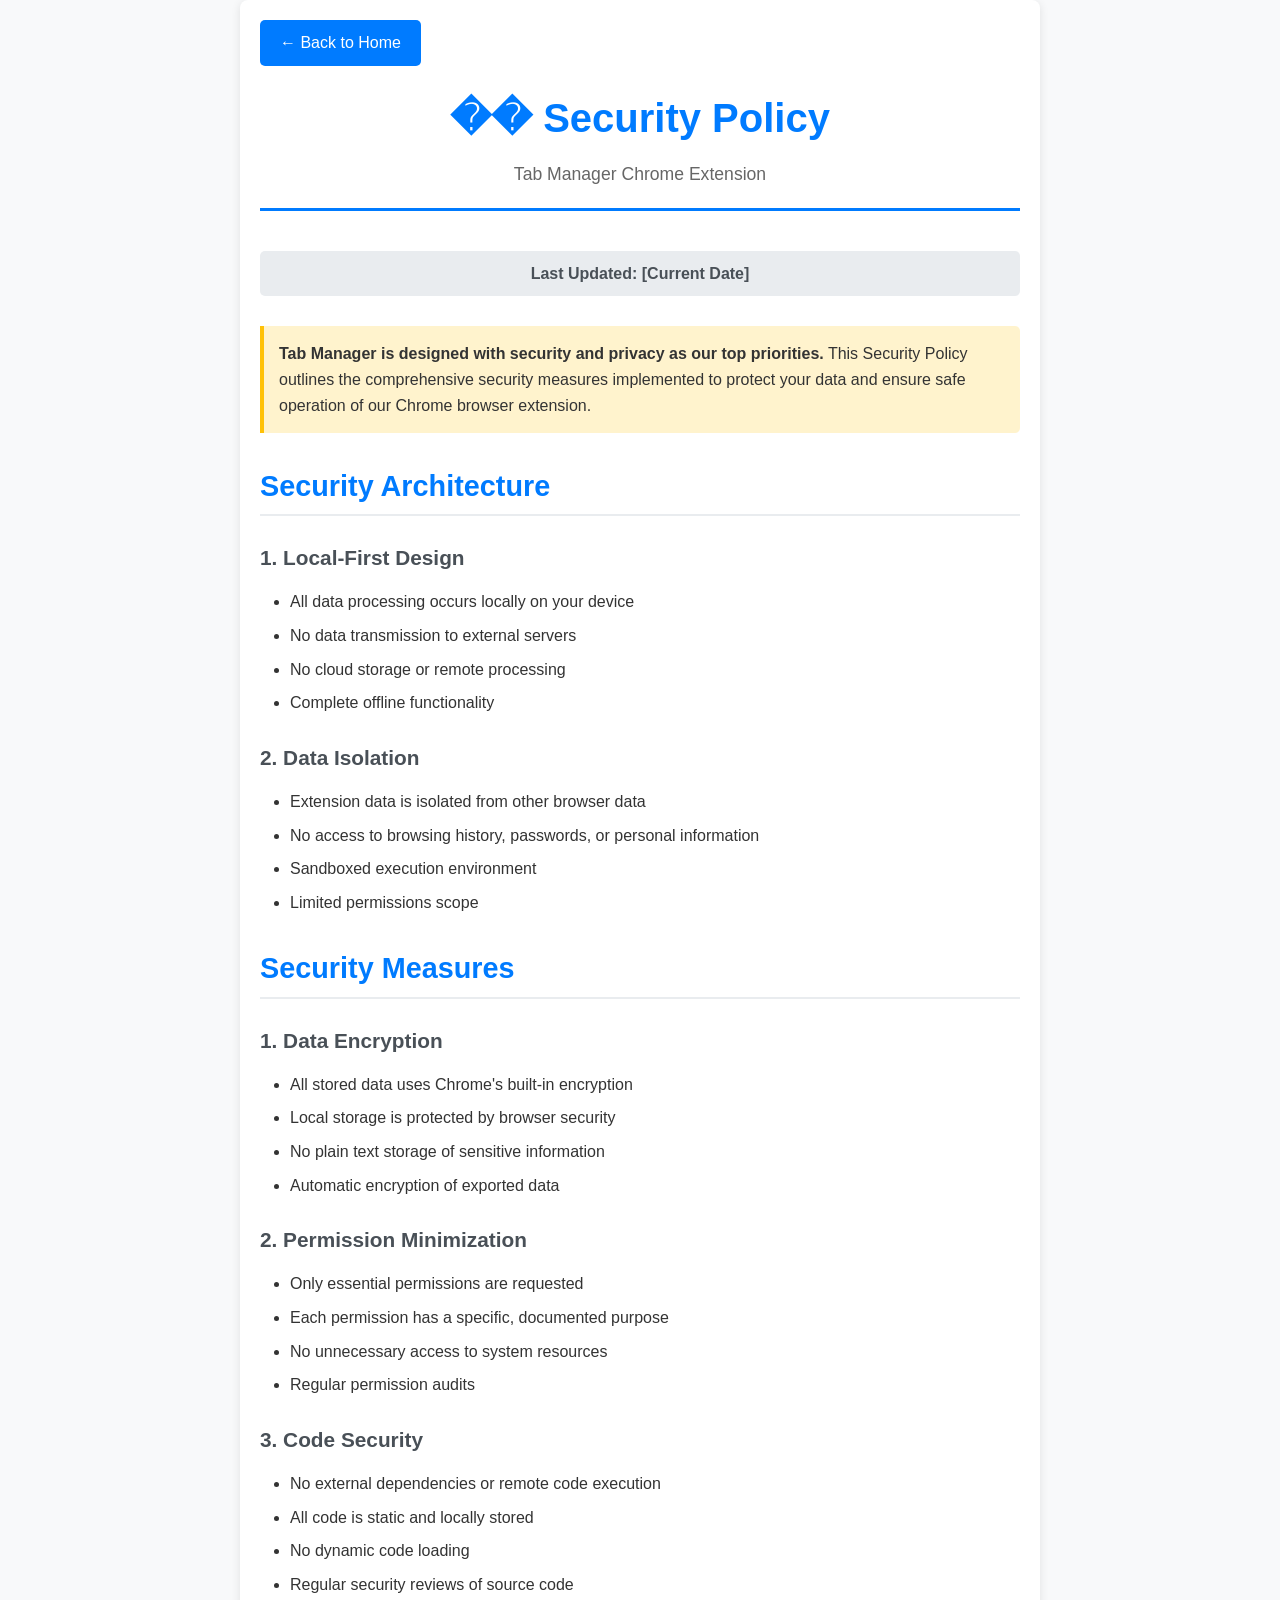
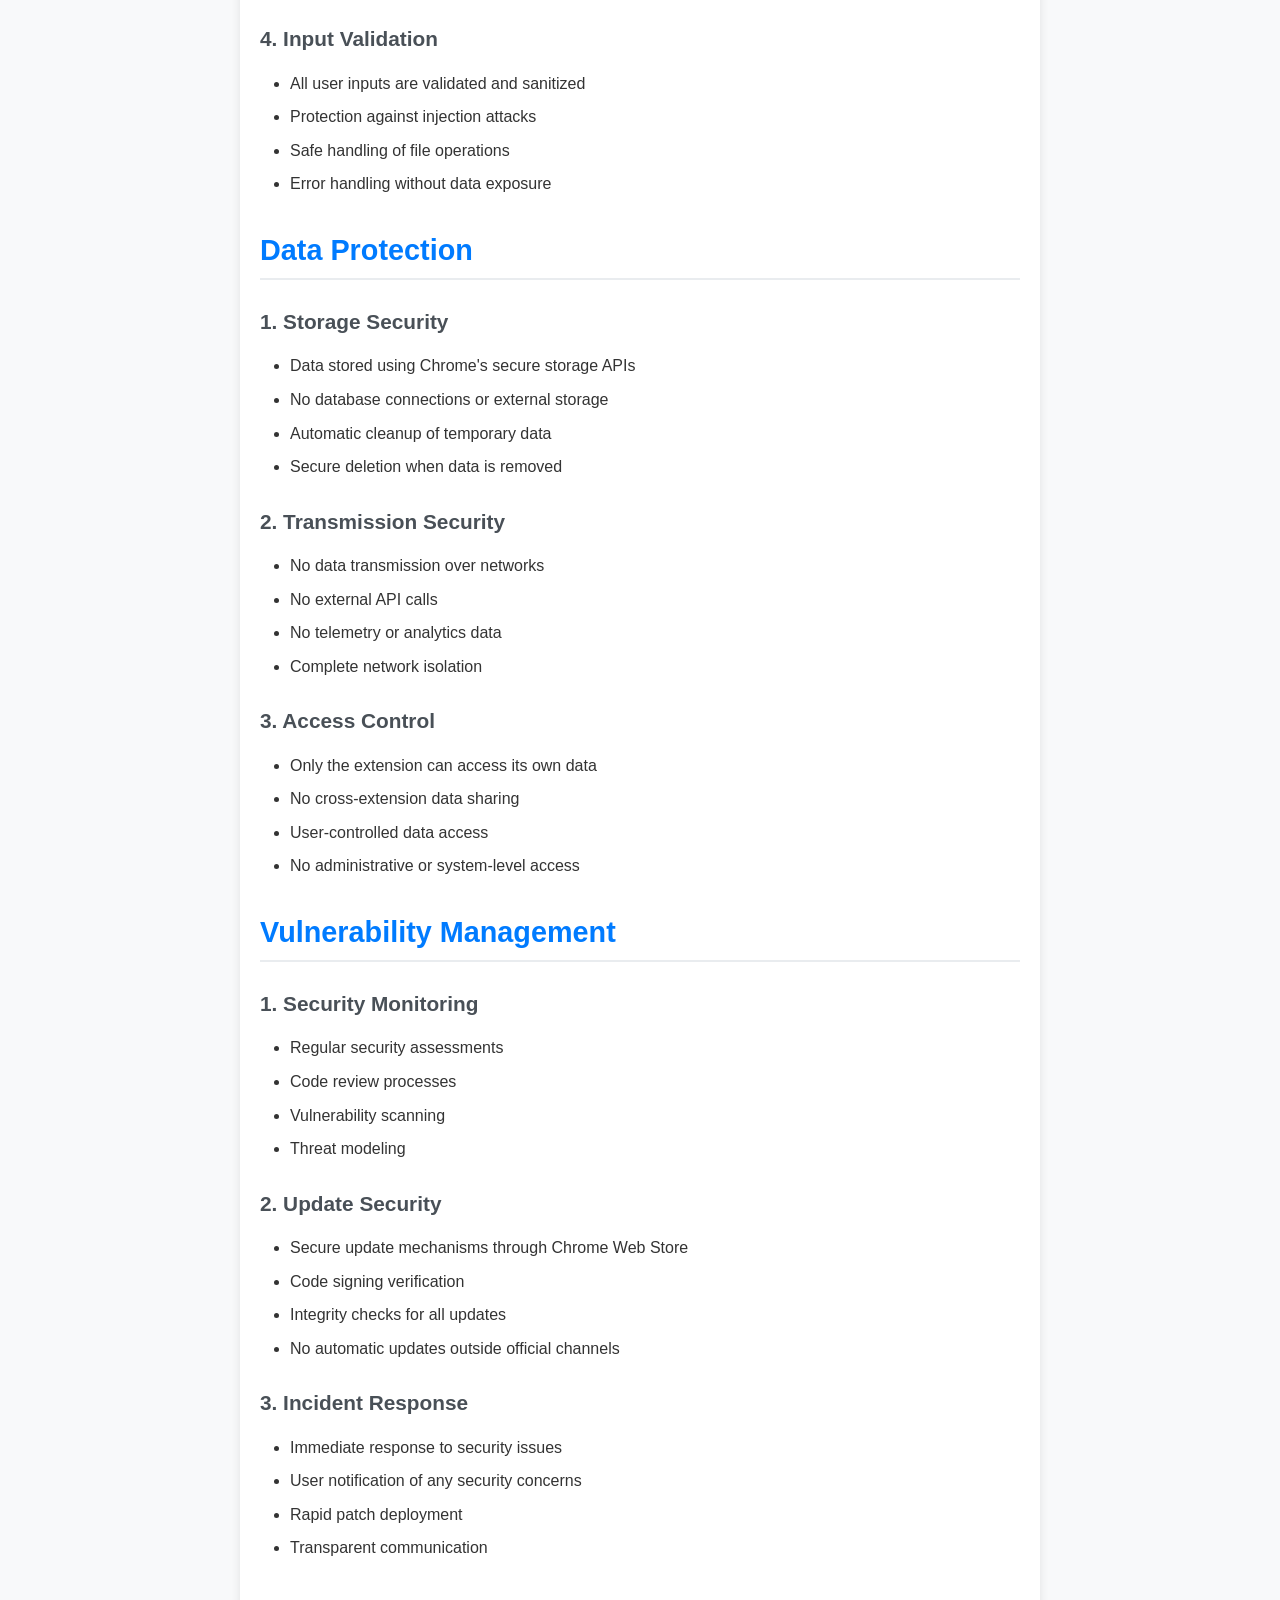
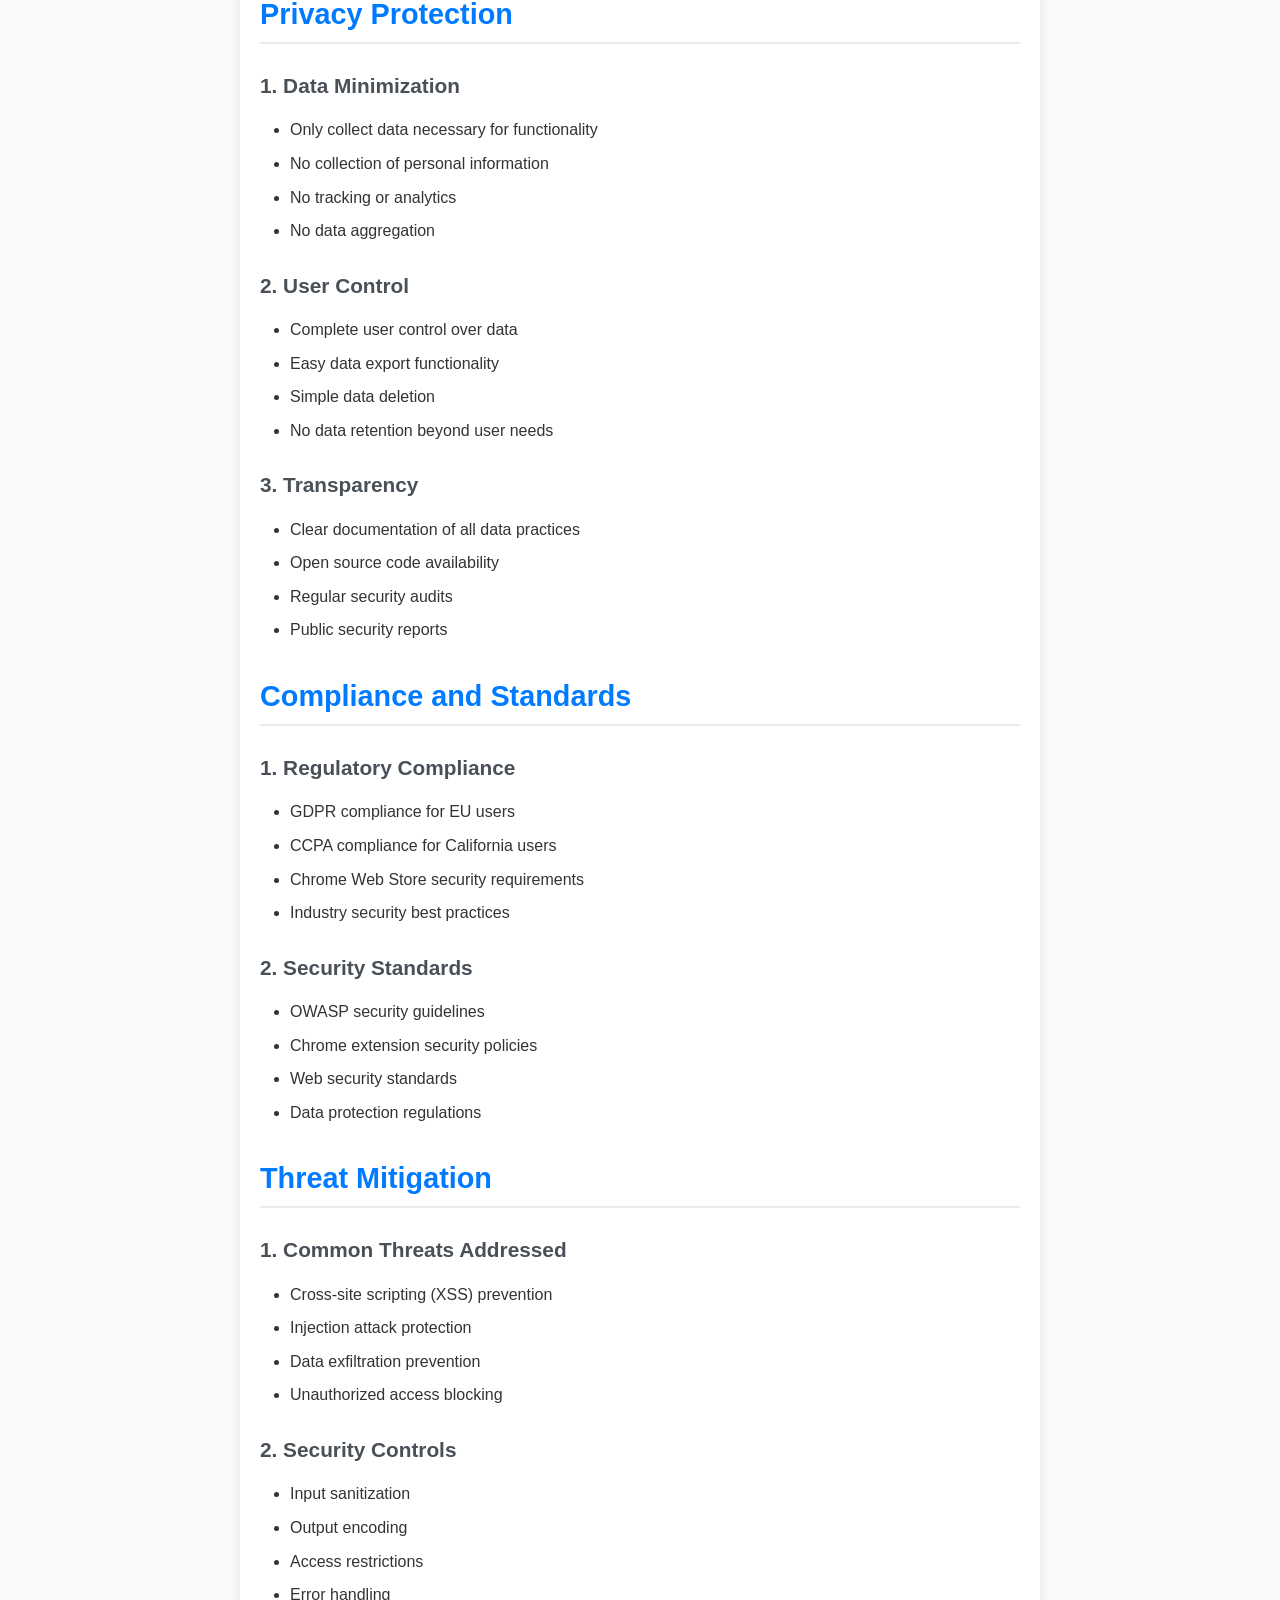
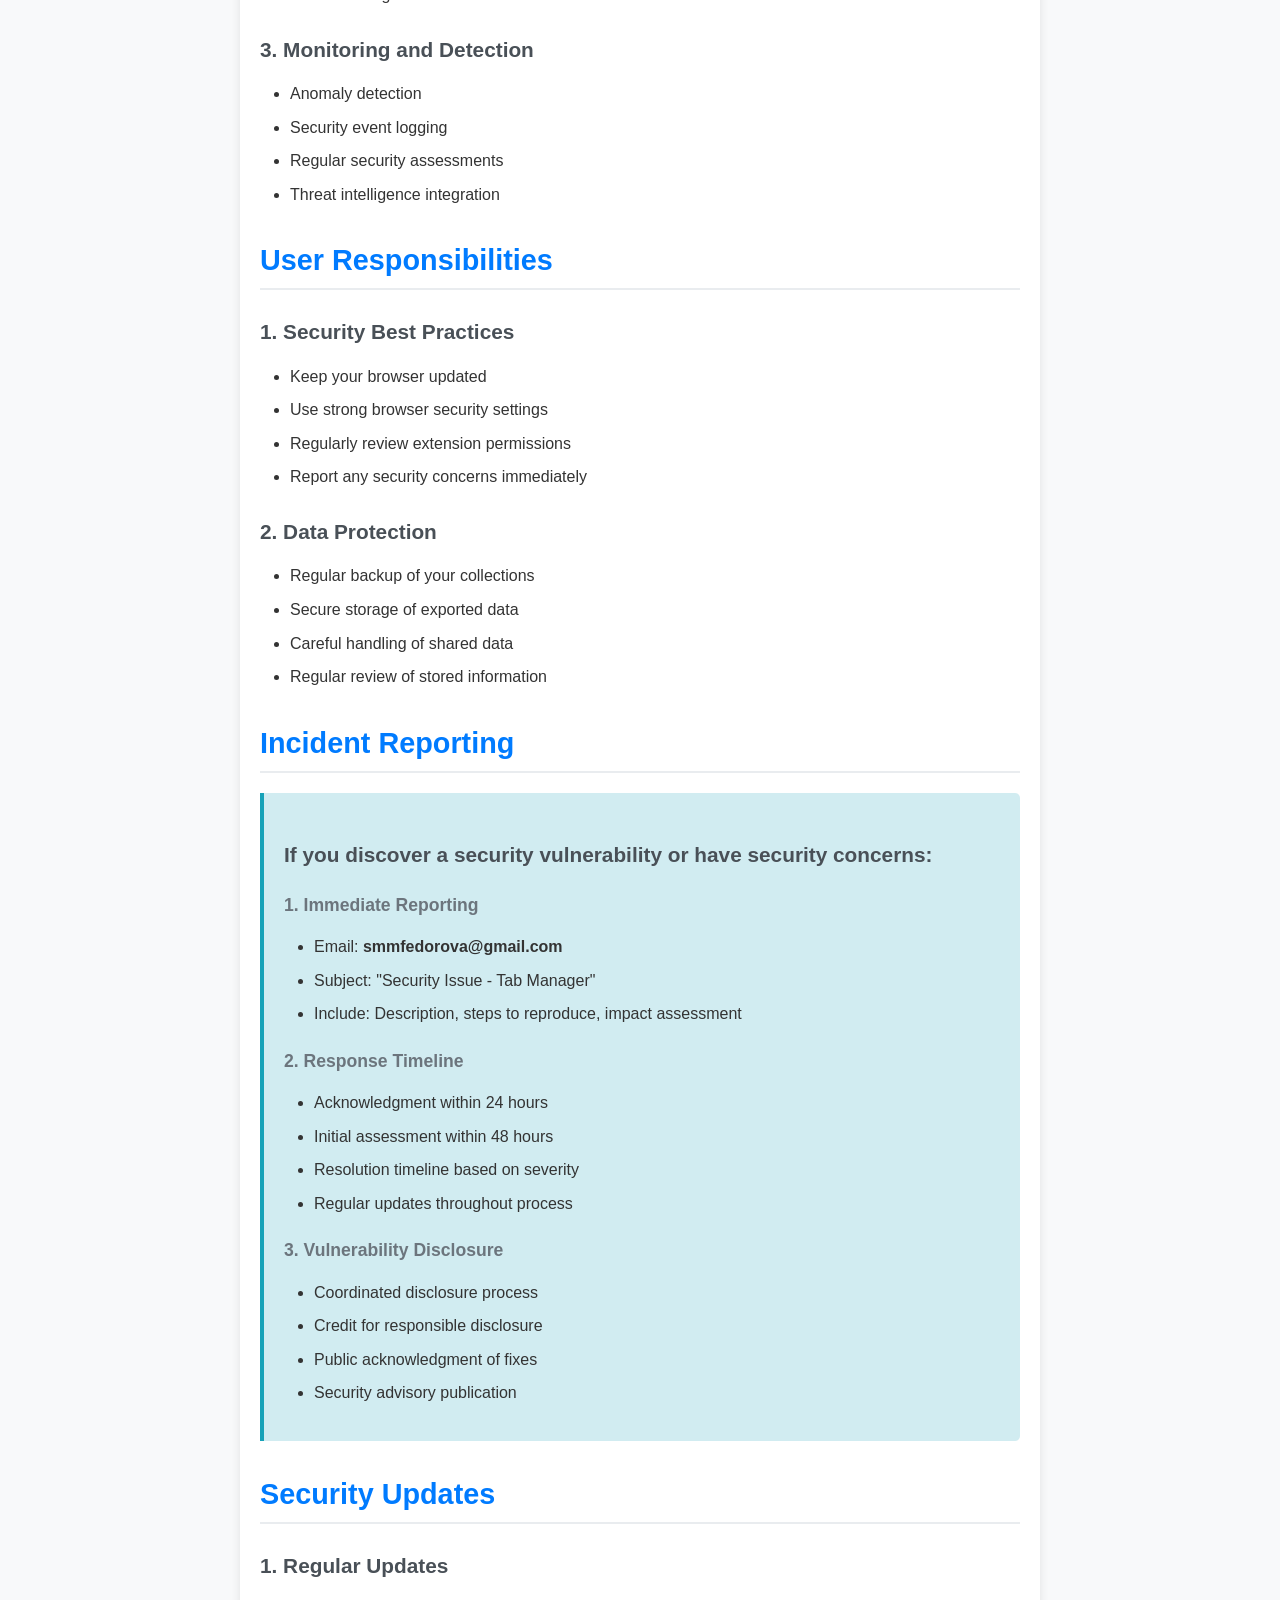
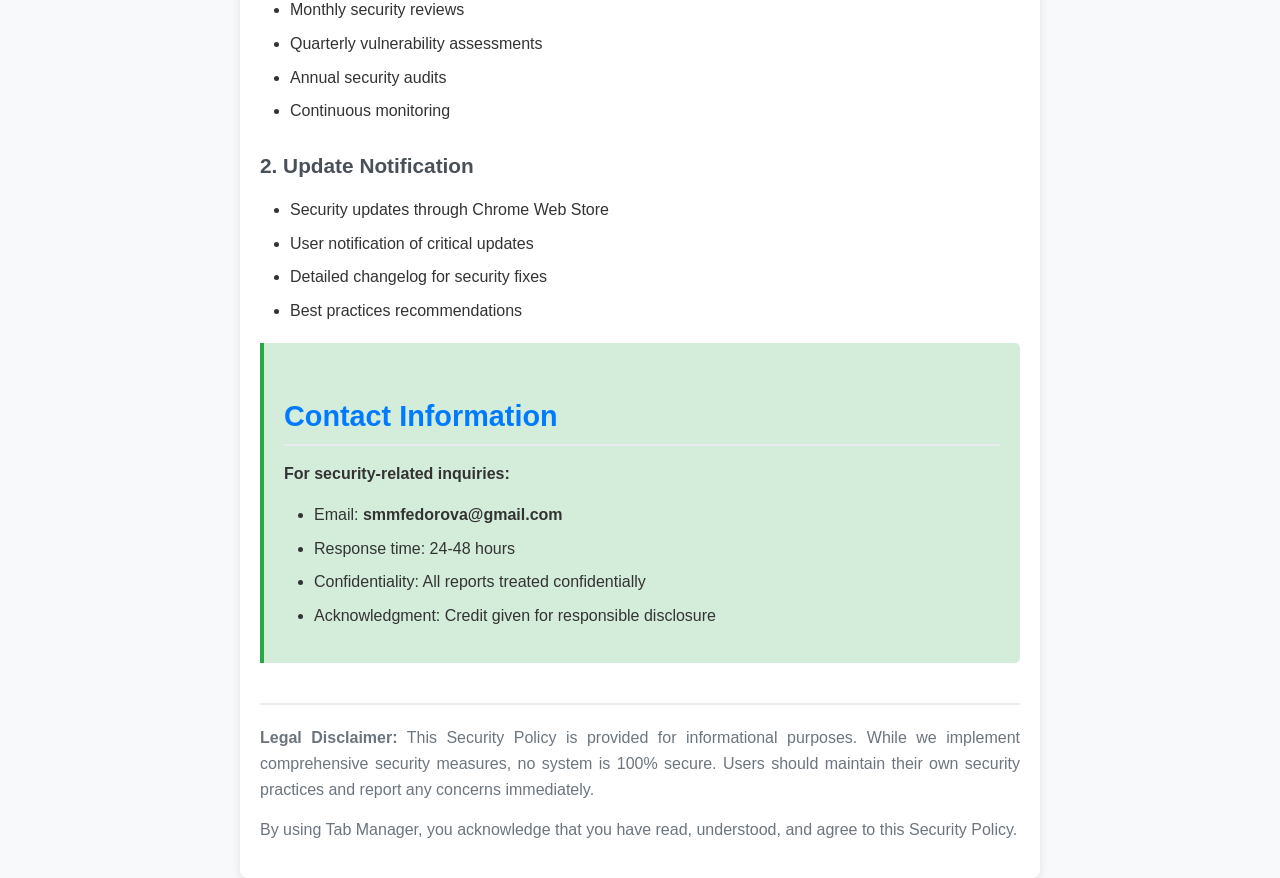
==== privacy-policy.html @ 8b5a8eae "Update privacy-policy.html" ====
<!DOCTYPE html>
<html lang="en">
<head>
    <meta charset="UTF-8">
    <meta name="viewport" content="width=device-width, initial-scale=1.0">
    <title>Security Policy - Tab Manager</title>
    <style>
        * {
            margin: 0;
            padding: 0;
            box-sizing: border-box;
        }
        
        body {
            font-family: -apple-system, BlinkMacSystemFont, 'Segoe UI', Roboto, Oxygen, Ubuntu, Cantarell, sans-serif;
            line-height: 1.6;
            color: #333;
            background-color: #f8f9fa;
        }
        
        .container {
            max-width: 800px;
            margin: 0 auto;
            padding: 20px;
            background: white;
            box-shadow: 0 2px 10px rgba(0,0,0,0.1);
            border-radius: 8px;
        }
        
        .header {
            text-align: center;
            margin-bottom: 40px;
            padding-bottom: 20px;
            border-bottom: 3px solid #007bff;
        }
        
        .header h1 {
            color: #007bff;
            font-size: 2.5em;
            margin-bottom: 10px;
        }
        
        .header .subtitle {
            color: #666;
            font-size: 1.1em;
        }
        
        .last-updated {
            background: #e9ecef;
            padding: 10px;
            border-radius: 5px;
            margin-bottom: 30px;
            text-align: center;
            font-weight: bold;
            color: #495057;
        }
        
        h2 {
            color: #007bff;
            font-size: 1.8em;
            margin: 30px 0 15px 0;
            padding-bottom: 5px;
            border-bottom: 2px solid #e9ecef;
        }
        
        h3 {
            color: #495057;
            font-size: 1.3em;
            margin: 25px 0 10px 0;
        }
        
        h4 {
            color: #6c757d;
            font-size: 1.1em;
            margin: 20px 0 8px 0;
        }
        
        p {
            margin-bottom: 15px;
            text-align: justify;
        }
        
        ul, ol {
            margin: 15px 0;
            padding-left: 30px;
        }
        
        li {
            margin-bottom: 8px;
        }
        
        .highlight {
            background: #fff3cd;
            padding: 15px;
            border-left: 4px solid #ffc107;
            margin: 20px 0;
            border-radius: 0 5px 5px 0;
        }
        
        .security-box {
            background: #d1ecf1;
            padding: 20px;
            border-left: 4px solid #17a2b8;
            margin: 20px 0;
            border-radius: 0 5px 5px 0;
        }
        
        .contact-info {
            background: #d4edda;
            padding: 20px;
            border-left: 4px solid #28a745;
            margin: 20px 0;
            border-radius: 0 5px 5px 0;
        }
        
        .footer {
            margin-top: 40px;
            padding-top: 20px;
            border-top: 2px solid #e9ecef;
            text-align: center;
            color: #6c757d;
        }
        
        .back-link {
            display: inline-block;
            background: #007bff;
            color: white;
            padding: 10px 20px;
            text-decoration: none;
            border-radius: 5px;
            margin-bottom: 20px;
            transition: background 0.3s;
        }
        
        .back-link:hover {
            background: #0056b3;
        }
        
        @media (max-width: 768px) {
            .container {
                margin: 10px;
                padding: 15px;
            }
            
            .header h1 {
                font-size: 2em;
            }
            
            h2 {
                font-size: 1.5em;
            }
        }
    </style>
</head>
<body>
    <div class="container">
        <a href="#" class="back-link">← Back to Home</a>
        
        <div class="header">
            <h1>�� Security Policy</h1>
            <div class="subtitle">Tab Manager Chrome Extension</div>
        </div>
        
        <div class="last-updated">
            Last Updated: [Current Date]
        </div>
        
        <div class="highlight">
            <strong>Tab Manager is designed with security and privacy as our top priorities.</strong> This Security Policy outlines the comprehensive security measures implemented to protect your data and ensure safe operation of our Chrome browser extension.
        </div>

        <h2>Security Architecture</h2>
        
        <h3>1. Local-First Design</h3>
        <ul>
            <li>All data processing occurs locally on your device</li>
            <li>No data transmission to external servers</li>
            <li>No cloud storage or remote processing</li>
            <li>Complete offline functionality</li>
        </ul>

        <h3>2. Data Isolation</h3>
        <ul>
            <li>Extension data is isolated from other browser data</li>
            <li>No access to browsing history, passwords, or personal information</li>
            <li>Sandboxed execution environment</li>
            <li>Limited permissions scope</li>
        </ul>

        <h2>Security Measures</h2>

        <h3>1. Data Encryption</h3>
        <ul>
            <li>All stored data uses Chrome's built-in encryption</li>
            <li>Local storage is protected by browser security</li>
            <li>No plain text storage of sensitive information</li>
            <li>Automatic encryption of exported data</li>
        </ul>

        <h3>2. Permission Minimization</h3>
        <ul>
            <li>Only essential permissions are requested</li>
            <li>Each permission has a specific, documented purpose</li>
            <li>No unnecessary access to system resources</li>
            <li>Regular permission audits</li>
        </ul>

        <h3>3. Code Security</h3>
        <ul>
            <li>No external dependencies or remote code execution</li>
            <li>All code is static and locally stored</li>
            <li>No dynamic code loading</li>
            <li>Regular security reviews of source code</li>
        </ul>

        <h3>4. Input Validation</h3>
        <ul>
            <li>All user inputs are validated and sanitized</li>
            <li>Protection against injection attacks</li>
            <li>Safe handling of file operations</li>
            <li>Error handling without data exposure</li>
        </ul>

        <h2>Data Protection</h2>

        <h3>1. Storage Security</h3>
        <ul>
            <li>Data stored using Chrome's secure storage APIs</li>
            <li>No database connections or external storage</li>
            <li>Automatic cleanup of temporary data</li>
            <li>Secure deletion when data is removed</li>
        </ul>

        <h3>2. Transmission Security</h3>
        <ul>
            <li>No data transmission over networks</li>
            <li>No external API calls</li>
            <li>No telemetry or analytics data</li>
            <li>Complete network isolation</li>
        </ul>

        <h3>3. Access Control</h3>
        <ul>
            <li>Only the extension can access its own data</li>
            <li>No cross-extension data sharing</li>
            <li>User-controlled data access</li>
            <li>No administrative or system-level access</li>
        </ul>

        <h2>Vulnerability Management</h2>

        <h3>1. Security Monitoring</h3>
        <ul>
            <li>Regular security assessments</li>
            <li>Code review processes</li>
            <li>Vulnerability scanning</li>
            <li>Threat modeling</li>
        </ul>

        <h3>2. Update Security</h3>
        <ul>
            <li>Secure update mechanisms through Chrome Web Store</li>
            <li>Code signing verification</li>
            <li>Integrity checks for all updates</li>
            <li>No automatic updates outside official channels</li>
        </ul>

        <h3>3. Incident Response</h3>
        <ul>
            <li>Immediate response to security issues</li>
            <li>User notification of any security concerns</li>
            <li>Rapid patch deployment</li>
            <li>Transparent communication</li>
        </ul>

        <h2>Privacy Protection</h2>

        <h3>1. Data Minimization</h3>
        <ul>
            <li>Only collect data necessary for functionality</li>
            <li>No collection of personal information</li>
            <li>No tracking or analytics</li>
            <li>No data aggregation</li>
        </ul>

        <h3>2. User Control</h3>
        <ul>
            <li>Complete user control over data</li>
            <li>Easy data export functionality</li>
            <li>Simple data deletion</li>
            <li>No data retention beyond user needs</li>
        </ul>

        <h3>3. Transparency</h3>
        <ul>
            <li>Clear documentation of all data practices</li>
            <li>Open source code availability</li>
            <li>Regular security audits</li>
            <li>Public security reports</li>
        </ul>

        <h2>Compliance and Standards</h2>

        <h3>1. Regulatory Compliance</h3>
        <ul>
            <li>GDPR compliance for EU users</li>
            <li>CCPA compliance for California users</li>
            <li>Chrome Web Store security requirements</li>
            <li>Industry security best practices</li>
        </ul>

        <h3>2. Security Standards</h3>
        <ul>
            <li>OWASP security guidelines</li>
            <li>Chrome extension security policies</li>
            <li>Web security standards</li>
            <li>Data protection regulations</li>
        </ul>

        <h2>Threat Mitigation</h2>

        <h3>1. Common Threats Addressed</h3>
        <ul>
            <li>Cross-site scripting (XSS) prevention</li>
            <li>Injection attack protection</li>
            <li>Data exfiltration prevention</li>
            <li>Unauthorized access blocking</li>
        </ul>

        <h3>2. Security Controls</h3>
        <ul>
            <li>Input sanitization</li>
            <li>Output encoding</li>
            <li>Access restrictions</li>
            <li>Error handling</li>
        </ul>

        <h3>3. Monitoring and Detection</h3>
        <ul>
            <li>Anomaly detection</li>
            <li>Security event logging</li>
            <li>Regular security assessments</li>
            <li>Threat intelligence integration</li>
        </ul>

        <h2>User Responsibilities</h2>

        <h3>1. Security Best Practices</h3>
        <ul>
            <li>Keep your browser updated</li>
            <li>Use strong browser security settings</li>
            <li>Regularly review extension permissions</li>
            <li>Report any security concerns immediately</li>
        </ul>

        <h3>2. Data Protection</h3>
        <ul>
            <li>Regular backup of your collections</li>
            <li>Secure storage of exported data</li>
            <li>Careful handling of shared data</li>
            <li>Regular review of stored information</li>
        </ul>

        <h2>Incident Reporting</h2>

        <div class="security-box">
            <h3>If you discover a security vulnerability or have security concerns:</h3>
            
            <h4>1. Immediate Reporting</h4>
            <ul>
                <li>Email: <strong>smmfedorova@gmail.com</strong></li>
                <li>Subject: "Security Issue - Tab Manager"</li>
                <li>Include: Description, steps to reproduce, impact assessment</li>
            </ul>

            <h4>2. Response Timeline</h4>
            <ul>
                <li>Acknowledgment within 24 hours</li>
                <li>Initial assessment within 48 hours</li>
                <li>Resolution timeline based on severity</li>
                <li>Regular updates throughout process</li>
            </ul>

            <h4>3. Vulnerability Disclosure</h4>
            <ul>
                <li>Coordinated disclosure process</li>
                <li>Credit for responsible disclosure</li>
                <li>Public acknowledgment of fixes</li>
                <li>Security advisory publication</li>
            </ul>
        </div>

        <h2>Security Updates</h2>

        <h3>1. Regular Updates</h3>
        <ul>
            <li>Monthly security reviews</li>
            <li>Quarterly vulnerability assessments</li>
            <li>Annual security audits</li>
            <li>Continuous monitoring</li>
        </ul>

        <h3>2. Update Notification</h3>
        <ul>
            <li>Security updates through Chrome Web Store</li>
            <li>User notification of critical updates</li>
            <li>Detailed changelog for security fixes</li>
            <li>Best practices recommendations</li>
        </ul>

        <div class="contact-info">
            <h2>Contact Information</h2>
            <p><strong>For security-related inquiries:</strong></p>
            <ul>
                <li>Email: <strong>smmfedorova@gmail.com</strong></li>
                <li>Response time: 24-48 hours</li>
                <li>Confidentiality: All reports treated confidentially</li>
                <li>Acknowledgment: Credit given for responsible disclosure</li>
            </ul>
        </div>

        <div class="footer">
            <p><strong>Legal Disclaimer:</strong> This Security Policy is provided for informational purposes. While we implement comprehensive security measures, no system is 100% secure. Users should maintain their own security practices and report any concerns immediately.</p>
            <p>By using Tab Manager, you acknowledge that you have read, understood, and agree to this Security Policy.</p>
        </div>
    </div>
</body>
</html>
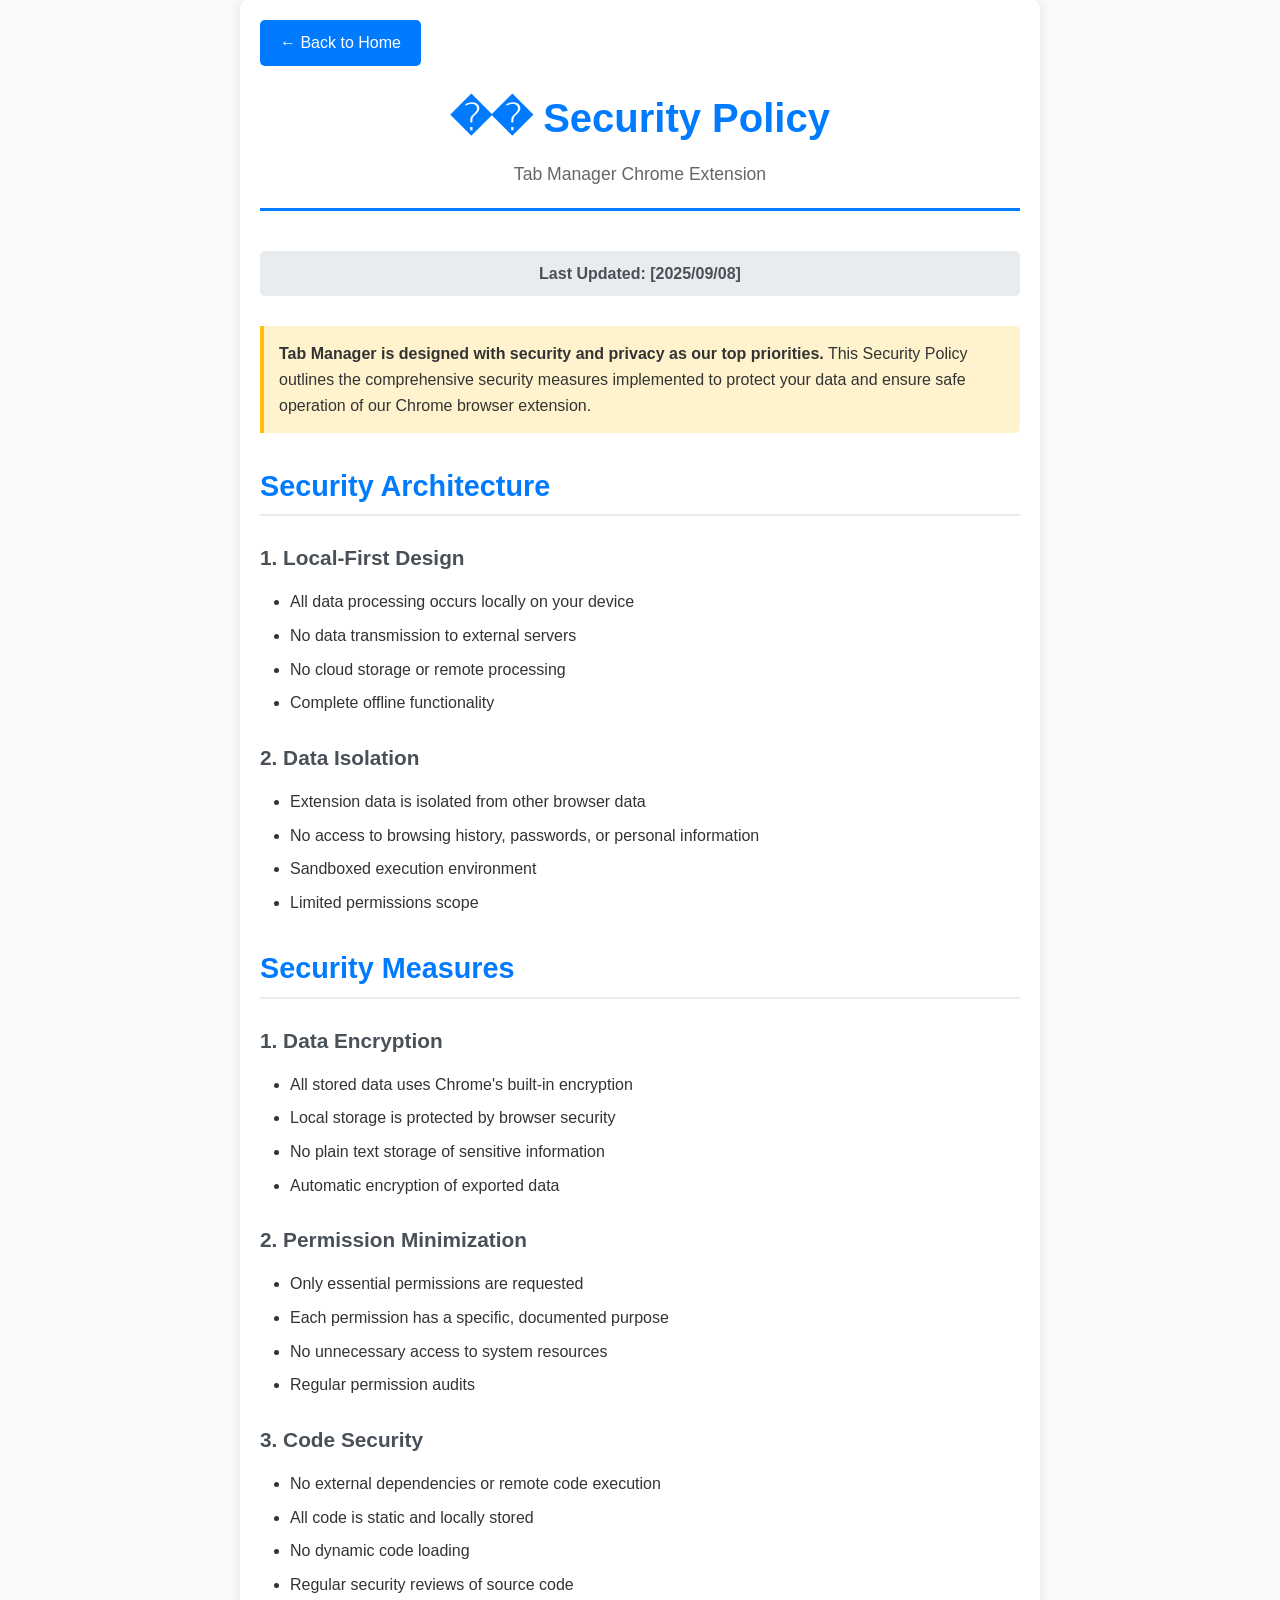
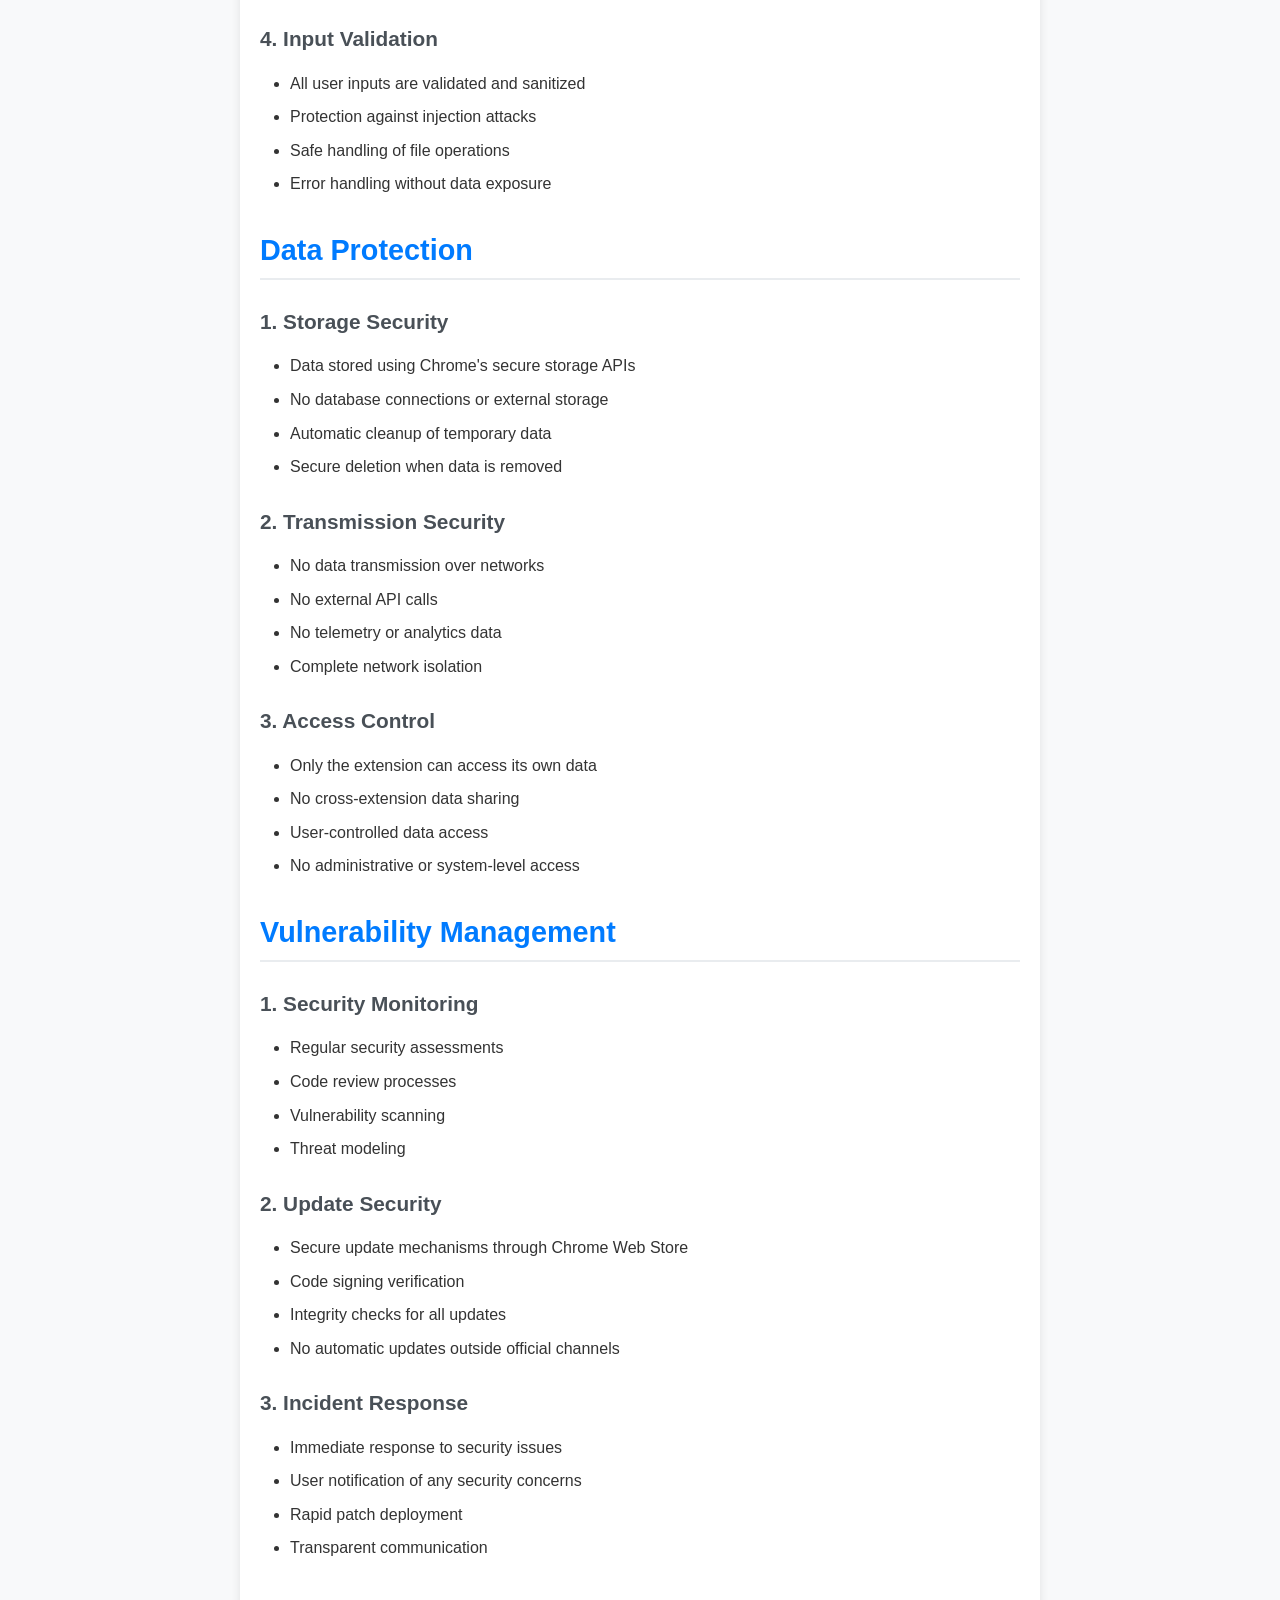
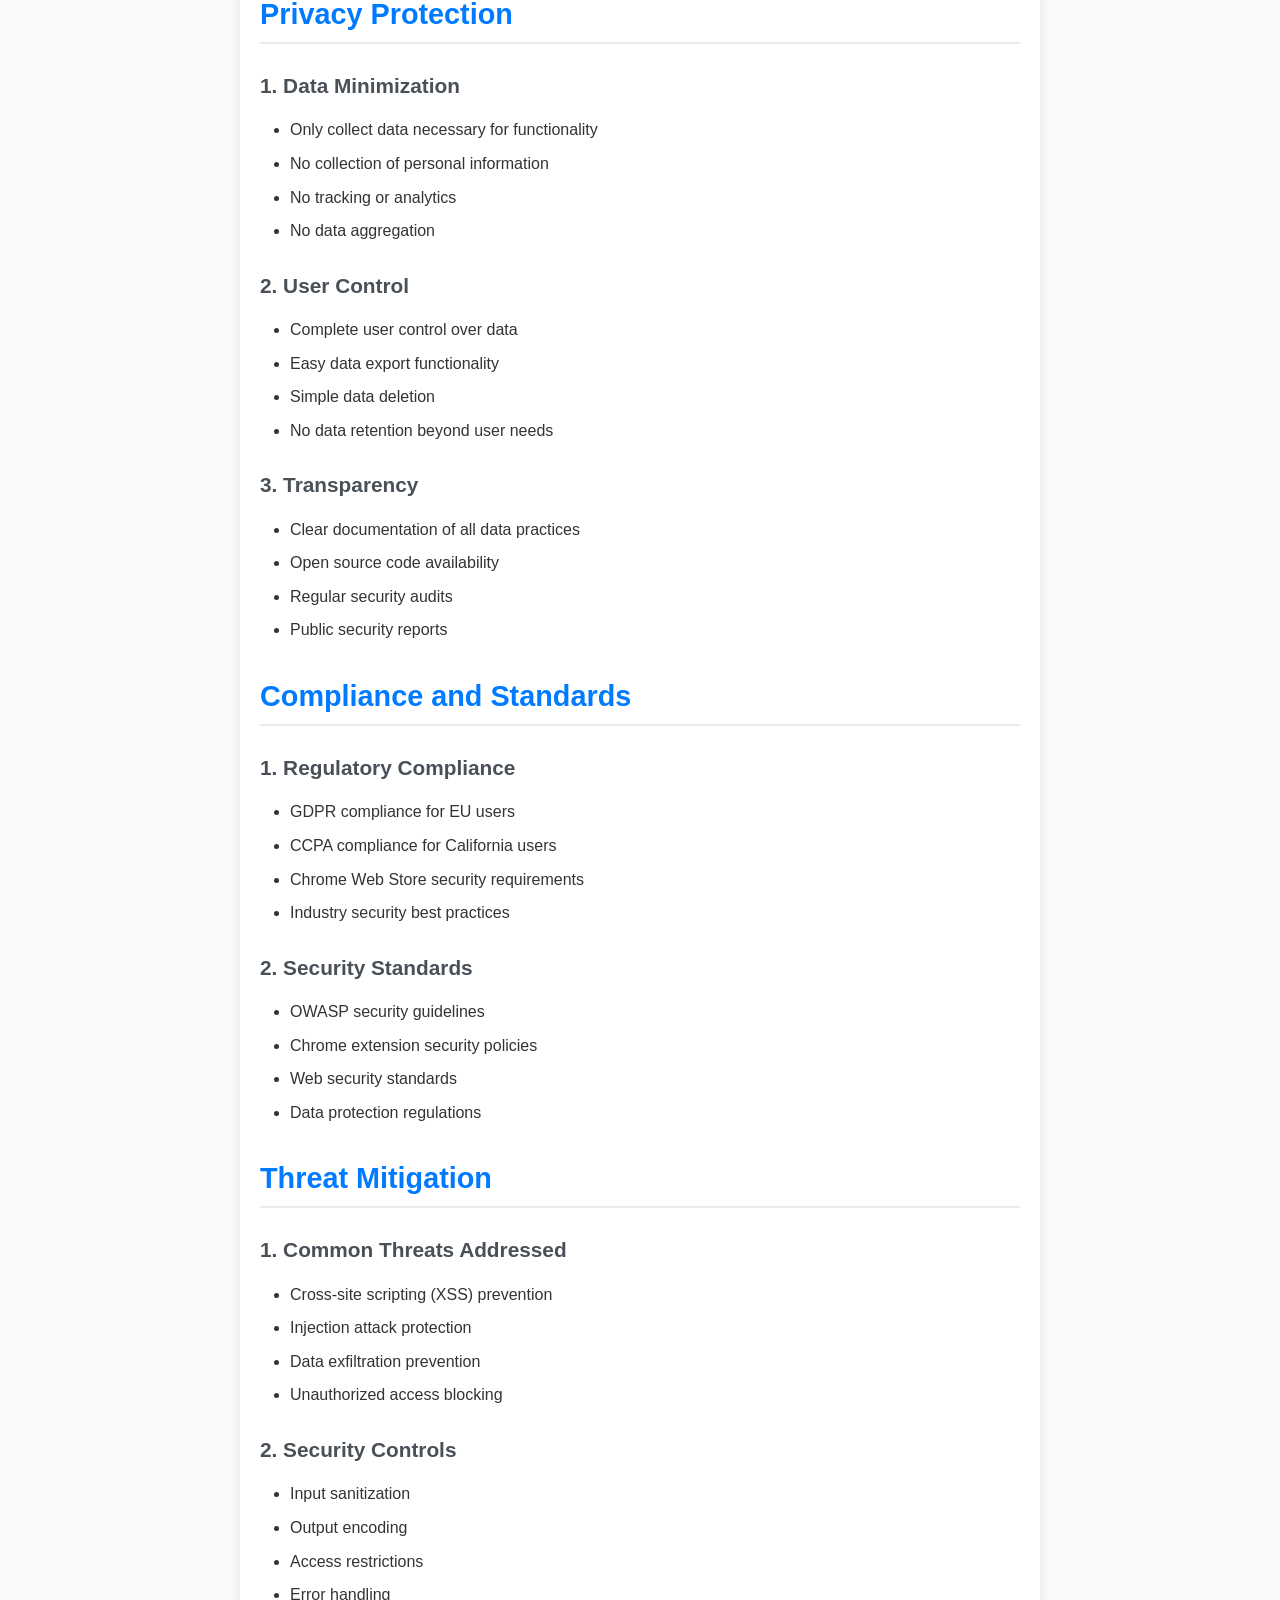
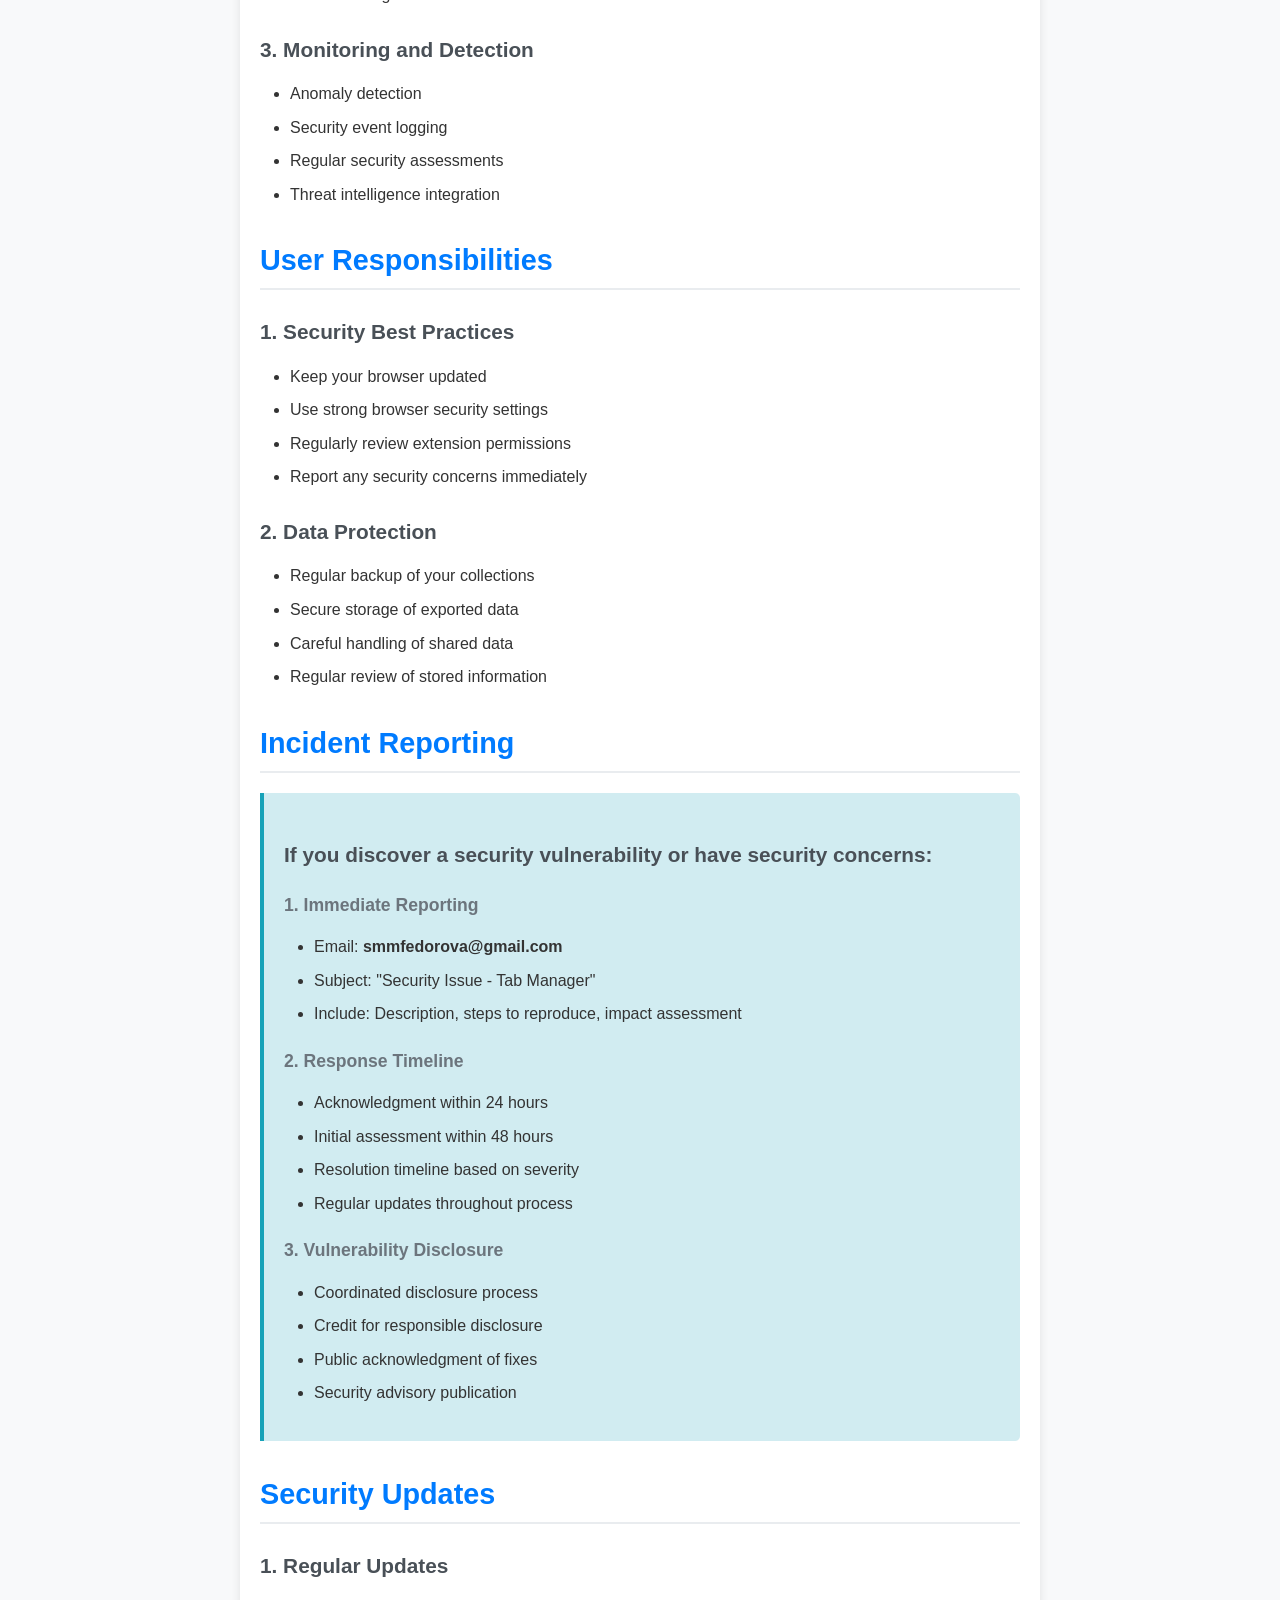
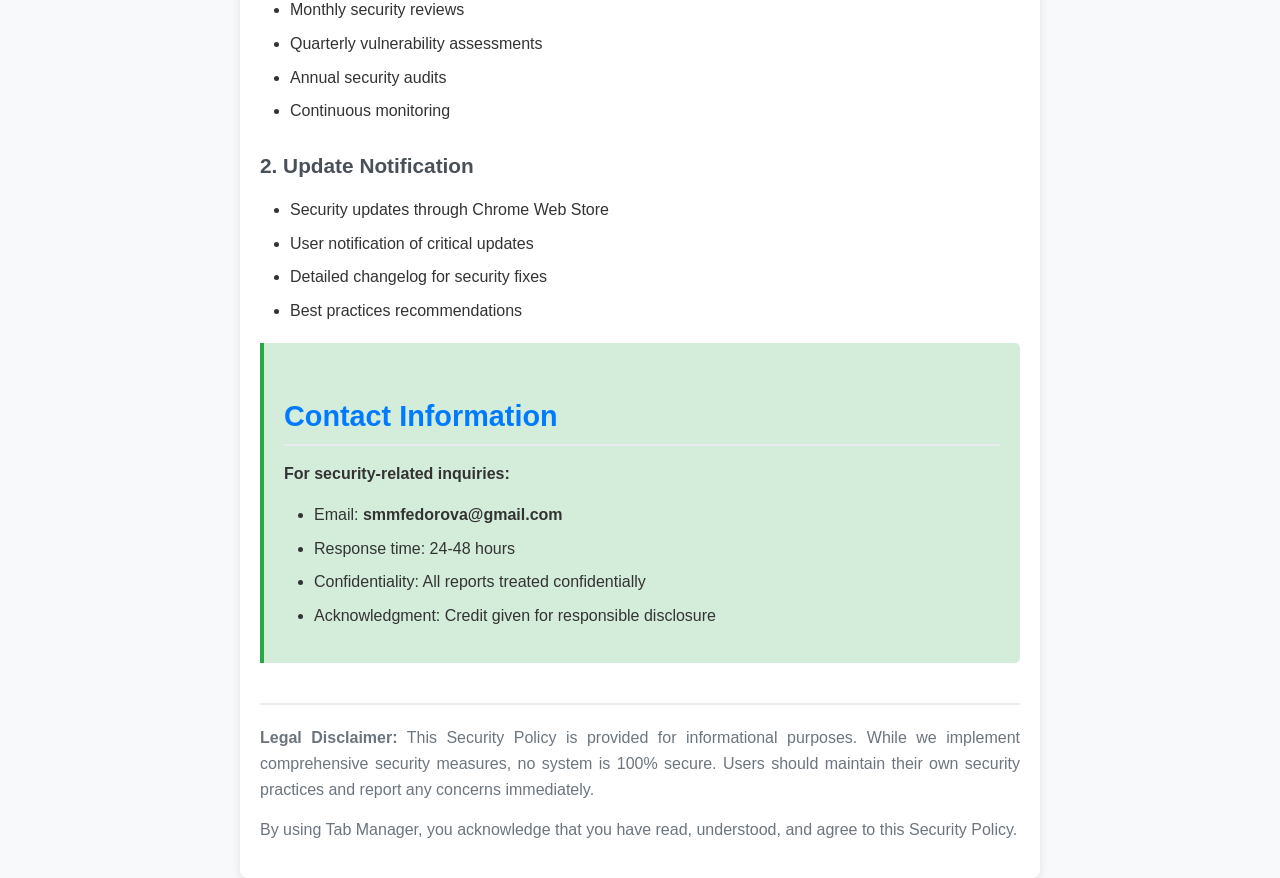
==== commit d506a061: "Update privacy-policy.html" ====
--- a/privacy-policy.html
+++ b/privacy-policy.html
@@ -162,7 +162,7 @@
         </div>
         
         <div class="last-updated">
-            Last Updated: [Current Date]
+            Last Updated: [2025/09/08]
         </div>
         
         <div class="highlight">
